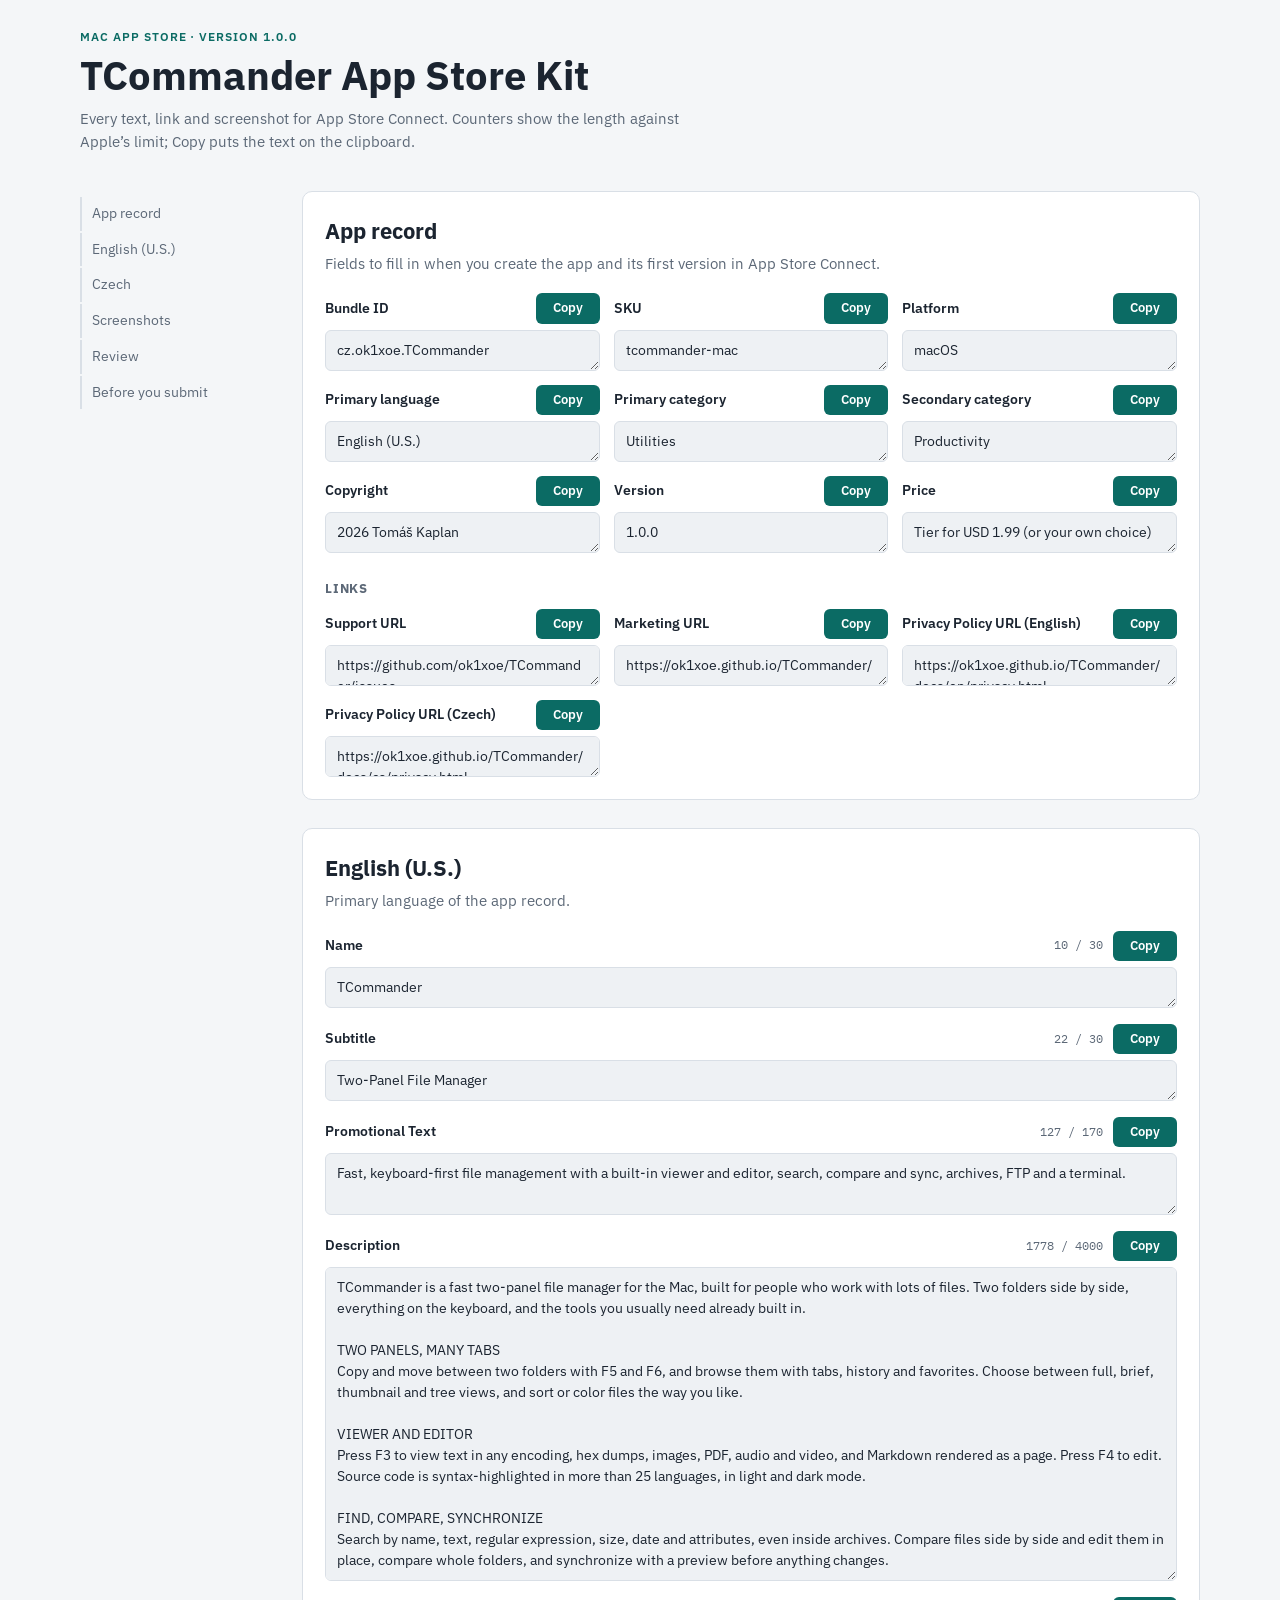
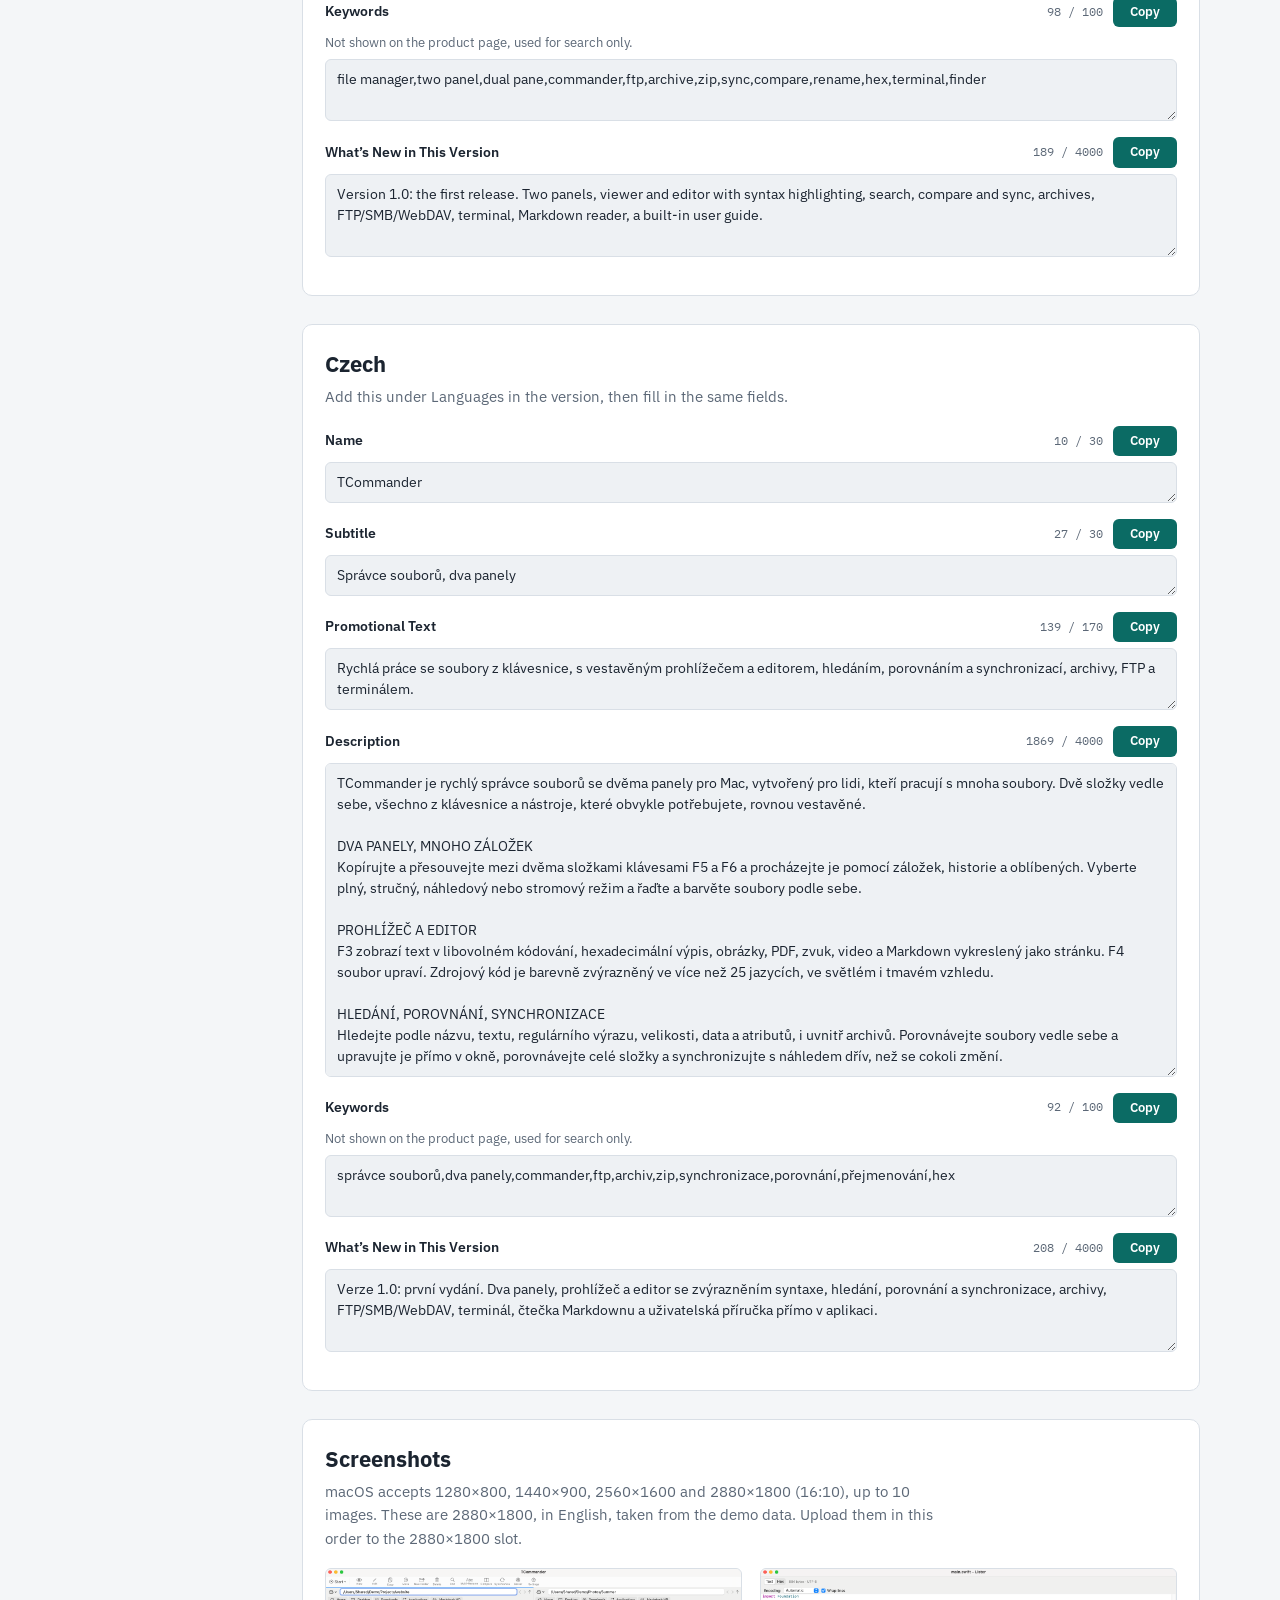
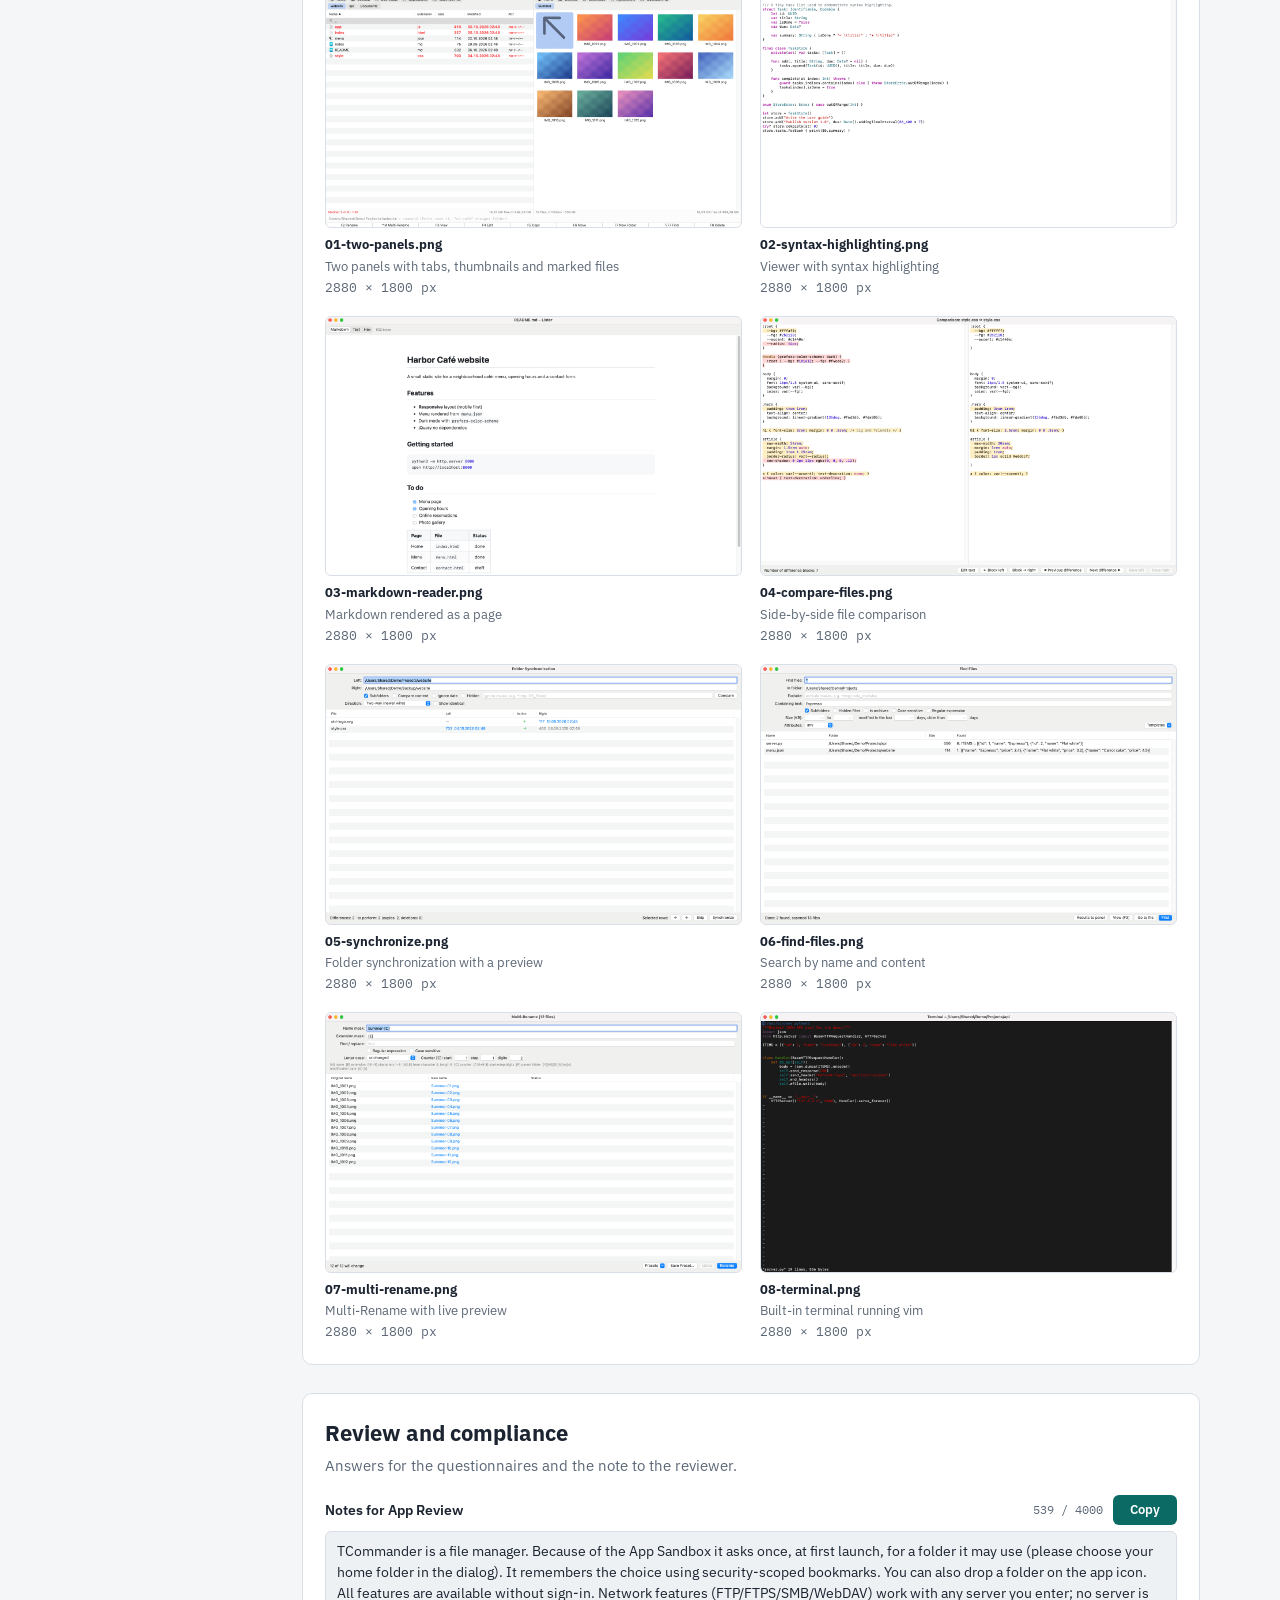
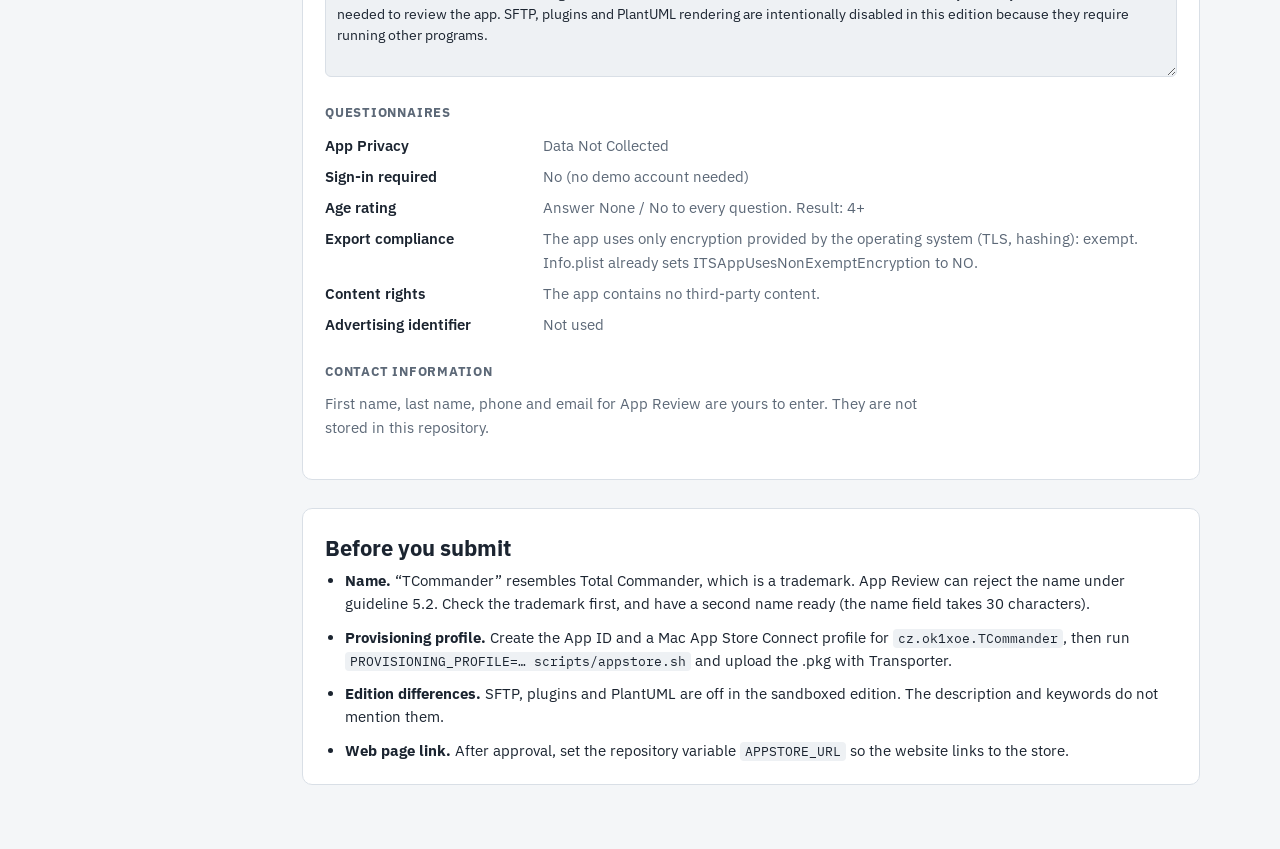
==== appstore/listing.html @ 1ba67865 "App Store: eight English screenshots (2880x1800), listing page with all texts, screenshot helper fla" ====
<!doctype html>
<html lang="en"><head><meta charset="utf-8"><meta name="viewport" content="width=device-width,initial-scale=1"><title>TCommander App Store Kit</title><link rel="stylesheet" href="https://fonts.googleapis.com/css2?family=IBM+Plex+Mono:wght@400;500&family=IBM+Plex+Sans:wght@400;600;700&display=swap"><style>
:root{--bg:#f4f6f8;--panel:#ffffff;--fg:#1b2430;--muted:#5c6877;--line:#d9dfe6;--accent:#0b6b64;--accent-fg:#ffffff;--over:#b3261e;--code:#eef1f4}
@media (prefers-color-scheme:dark){:root:not([data-theme="light"]){--bg:#12171d;--panel:#1a2129;--fg:#e6ebf0;--muted:#9aa7b5;--line:#2c3541;--accent:#4cc3b8;--accent-fg:#0a1513;--over:#ff8a80;--code:#222b35;color-scheme:dark}}
:root[data-theme="dark"]{--bg:#12171d;--panel:#1a2129;--fg:#e6ebf0;--muted:#9aa7b5;--line:#2c3541;--accent:#4cc3b8;--accent-fg:#0a1513;--over:#ff8a80;--code:#222b35;color-scheme:dark}
*{box-sizing:border-box}
body{background:var(--bg);color:var(--fg);font:15px/1.55 "IBM Plex Sans",system-ui,-apple-system,"Segoe UI",sans-serif;margin:0;padding-inline:16px;padding-block:28px 64px}
.mono,code,textarea.mono{font-family:"IBM Plex Mono",ui-monospace,Menlo,monospace}
header,.layout{max-width:1120px;margin-inline:auto}
header{padding-bottom:20px}
.eyebrow{margin:0 0 6px;font-size:12px;letter-spacing:.08em;text-transform:uppercase;color:var(--accent);font-weight:600}
h1{font-size:clamp(28px,5vw,40px);line-height:1.1;margin:0 0 10px;text-wrap:balance;font-weight:700}
h2{font-size:22px;margin:0 0 4px;text-wrap:balance}
h3{font-size:13px;letter-spacing:.06em;text-transform:uppercase;color:var(--muted);margin:26px 0 10px}
.lead{color:var(--muted);margin:0 0 18px;max-width:68ch}
.layout{display:grid;grid-template-columns:190px minmax(0,1fr);gap:32px;align-items:start}
nav{position:sticky;top:env(safe-area-inset-top,0px);padding-top:6px;display:flex;flex-direction:column;gap:2px}
nav a{color:var(--muted);text-decoration:none;padding:6px 10px;border-left:2px solid var(--line);font-size:14px}
nav a:hover,nav a:focus-visible{color:var(--fg);border-left-color:var(--accent);outline:none}
main{min-width:0;display:flex;flex-direction:column;gap:28px}
section{background:var(--panel);border:1px solid var(--line);border-radius:10px;padding:22px;scroll-margin-top:16px;min-width:0}
.grid2{display:grid;grid-template-columns:repeat(auto-fit,minmax(260px,1fr));gap:14px}
.field{display:flex;flex-direction:column;gap:6px;margin-bottom:16px;min-width:0}
.grid2 .field{margin-bottom:0}
.fhead{display:flex;align-items:center;gap:10px}
.fhead label{font-weight:600;font-size:14px;margin-right:auto}
.count{font-size:12px;font-variant-numeric:tabular-nums;color:var(--muted);font-family:"IBM Plex Mono",ui-monospace,monospace}
.count.over{color:var(--over);font-weight:700}
.hint{margin:0;font-size:13px;color:var(--muted)}
textarea{width:100%;resize:vertical;background:var(--code);color:var(--fg);border:1px solid var(--line);border-radius:6px;padding:9px 11px;font:inherit;font-size:14px;line-height:1.5}
textarea:focus{outline:2px solid var(--accent);outline-offset:1px}
.copy{font:inherit;font-size:13px;font-weight:600;background:var(--accent);color:var(--accent-fg);border:0;border-radius:6px;padding:5px 12px;cursor:pointer;min-width:64px}
.copy:focus-visible{outline:2px solid var(--fg);outline-offset:2px}
.copy.done{background:var(--muted)}
.shots{display:grid;grid-template-columns:repeat(auto-fill,minmax(300px,1fr));gap:18px}
figure{margin:0;min-width:0}
figure img{display:block;width:100%;height:auto;aspect-ratio:16/10;object-fit:cover;border:1px solid var(--line);border-radius:6px;background:var(--code)}
figcaption{display:flex;flex-direction:column;gap:1px;margin-top:7px;font-size:13px}
figcaption span{color:var(--muted)}
.qa{display:grid;grid-template-columns:minmax(120px,200px) minmax(0,1fr);gap:8px 18px;margin:0}
.qa dt{font-weight:600}.qa dd{margin:0;color:var(--muted)}
.check{margin:0;padding-left:20px;display:flex;flex-direction:column;gap:10px}
code{background:var(--code);padding:1px 5px;border-radius:4px;font-size:13px;overflow-wrap:anywhere}
@media (max-width:760px){.layout{grid-template-columns:minmax(0,1fr)}nav{position:static;flex-direction:row;flex-wrap:wrap;gap:6px}nav a{border:1px solid var(--line);border-radius:999px}section{padding:16px}.qa{grid-template-columns:minmax(0,1fr)}}
@media (prefers-reduced-motion:no-preference){.copy{transition:background .15s}}
</style></head><body><header><p class="eyebrow">Mac App Store · version 1.0.0</p><h1>TCommander App Store Kit</h1><p class="lead">Every text, link and screenshot for App Store Connect. Counters show the length against Apple’s limit; Copy puts the text on the clipboard.</p></header><div class="layout"><nav aria-label="Sections"><a href="#app">App record</a><a href="#loc-en-US">English (U.S.)</a><a href="#loc-cs">Czech</a><a href="#shots">Screenshots</a><a href="#review">Review</a><a href="#risk">Before you submit</a></nav><main><section id="app"><h2>App record</h2><p class="lead">Fields to fill in when you create the app and its first version in App Store Connect.</p><div class="grid2"><div class="field"><div class="fhead"><label for="f1">Bundle ID</label><button type="button" class="copy" data-for="f1">Copy</button></div><textarea id="f1" readonly rows="1">cz.ok1xoe.TCommander</textarea></div><div class="field"><div class="fhead"><label for="f2">SKU</label><button type="button" class="copy" data-for="f2">Copy</button></div><textarea id="f2" readonly rows="1">tcommander-mac</textarea></div><div class="field"><div class="fhead"><label for="f3">Platform</label><button type="button" class="copy" data-for="f3">Copy</button></div><textarea id="f3" readonly rows="1">macOS</textarea></div><div class="field"><div class="fhead"><label for="f4">Primary language</label><button type="button" class="copy" data-for="f4">Copy</button></div><textarea id="f4" readonly rows="1">English (U.S.)</textarea></div><div class="field"><div class="fhead"><label for="f5">Primary category</label><button type="button" class="copy" data-for="f5">Copy</button></div><textarea id="f5" readonly rows="1">Utilities</textarea></div><div class="field"><div class="fhead"><label for="f6">Secondary category</label><button type="button" class="copy" data-for="f6">Copy</button></div><textarea id="f6" readonly rows="1">Productivity</textarea></div><div class="field"><div class="fhead"><label for="f7">Copyright</label><button type="button" class="copy" data-for="f7">Copy</button></div><textarea id="f7" readonly rows="1">2026 Tomáš Kaplan</textarea></div><div class="field"><div class="fhead"><label for="f8">Version</label><button type="button" class="copy" data-for="f8">Copy</button></div><textarea id="f8" readonly rows="1">1.0.0</textarea></div><div class="field"><div class="fhead"><label for="f9">Price</label><button type="button" class="copy" data-for="f9">Copy</button></div><textarea id="f9" readonly rows="1">Tier for USD 1.99 (or your own choice)</textarea></div></div><h3>Links</h3><div class="grid2"><div class="field"><div class="fhead"><label for="f10">Support URL</label><button type="button" class="copy" data-for="f10">Copy</button></div><textarea id="f10" readonly rows="1">https://github.com/ok1xoe/TCommander/issues</textarea></div><div class="field"><div class="fhead"><label for="f11">Marketing URL</label><button type="button" class="copy" data-for="f11">Copy</button></div><textarea id="f11" readonly rows="1">https://ok1xoe.github.io/TCommander/</textarea></div><div class="field"><div class="fhead"><label for="f12">Privacy Policy URL (English)</label><button type="button" class="copy" data-for="f12">Copy</button></div><textarea id="f12" readonly rows="1">https://ok1xoe.github.io/TCommander/docs/en/privacy.html</textarea></div><div class="field"><div class="fhead"><label for="f13">Privacy Policy URL (Czech)</label><button type="button" class="copy" data-for="f13">Copy</button></div><textarea id="f13" readonly rows="1">https://ok1xoe.github.io/TCommander/docs/cs/privacy.html</textarea></div></div></section><section id="loc-en-US"><h2>English (U.S.)</h2><p class="lead">Primary language of the app record.</p><div class="field"><div class="fhead"><label for="f14">Name</label><span class="count ok">10 / 30</span><button type="button" class="copy" data-for="f14">Copy</button></div><textarea id="f14" readonly rows="1">TCommander</textarea></div><div class="field"><div class="fhead"><label for="f15">Subtitle</label><span class="count ok">22 / 30</span><button type="button" class="copy" data-for="f15">Copy</button></div><textarea id="f15" readonly rows="1">Two-Panel File Manager</textarea></div><div class="field"><div class="fhead"><label for="f16">Promotional Text</label><span class="count ok">127 / 170</span><button type="button" class="copy" data-for="f16">Copy</button></div><textarea id="f16" readonly rows="2">Fast, keyboard-first file management with a built-in viewer and editor, search, compare and sync, archives, FTP and a terminal.</textarea></div><div class="field"><div class="fhead"><label for="f17">Description</label><span class="count ok">1778 / 4000</span><button type="button" class="copy" data-for="f17">Copy</button></div><textarea id="f17" readonly rows="14">TCommander is a fast two-panel file manager for the Mac, built for people who work with lots of files. Two folders side by side, everything on the keyboard, and the tools you usually need already built in.

TWO PANELS, MANY TABS
Copy and move between two folders with F5 and F6, and browse them with tabs, history and favorites. Choose between full, brief, thumbnail and tree views, and sort or color files the way you like.

VIEWER AND EDITOR
Press F3 to view text in any encoding, hex dumps, images, PDF, audio and video, and Markdown rendered as a page. Press F4 to edit. Source code is syntax-highlighted in more than 25 languages, in light and dark mode.

FIND, COMPARE, SYNCHRONIZE
Search by name, text, regular expression, size, date and attributes, even inside archives. Compare files side by side and edit them in place, compare whole folders, and synchronize with a preview before anything changes.

ARCHIVES AS FOLDERS
Browse, extract and update zip, tar, 7z and read rar, iso and cab like ordinary folders.

NETWORK
Connect to FTP, FTPS (TLS), SMB and WebDAV servers, resume interrupted transfers and use a proxy. Passwords stay in your Keychain.

MORE TOOLS
Multi-Rename with patterns, counters and dates. Checksums, file splitting and joining, duplicate finder, links, a built-in terminal that runs full-screen programs such as vim, and a command line.

MAKE IT YOURS
Change every keyboard shortcut. Edit the button bar, the Start menu and the main menu, add your own commands, and import your Total Commander settings. English and Czech interface.

PRIVATE BY DESIGN
No accounts, no analytics, no tracking. TCommander runs in the macOS App Sandbox and only touches the folders you allow.

Requires macOS 14 or later. Runs natively on Apple silicon and Intel Macs.</textarea></div><div class="field"><div class="fhead"><label for="f18">Keywords</label><span class="count ok">98 / 100</span><button type="button" class="copy" data-for="f18">Copy</button></div><p class="hint">Not shown on the product page, used for search only.</p><textarea id="f18" readonly rows="2">file manager,two panel,dual pane,commander,ftp,archive,zip,sync,compare,rename,hex,terminal,finder</textarea></div><div class="field"><div class="fhead"><label for="f19">What’s New in This Version</label><span class="count ok">189 / 4000</span><button type="button" class="copy" data-for="f19">Copy</button></div><textarea id="f19" readonly rows="3">Version 1.0: the first release. Two panels, viewer and editor with syntax highlighting, search, compare and sync, archives, FTP/SMB/WebDAV, terminal, Markdown reader, a built-in user guide.</textarea></div></section><section id="loc-cs"><h2>Czech</h2><p class="lead">Add this under Languages in the version, then fill in the same fields.</p><div class="field"><div class="fhead"><label for="f20">Name</label><span class="count ok">10 / 30</span><button type="button" class="copy" data-for="f20">Copy</button></div><textarea id="f20" readonly rows="1">TCommander</textarea></div><div class="field"><div class="fhead"><label for="f21">Subtitle</label><span class="count ok">27 / 30</span><button type="button" class="copy" data-for="f21">Copy</button></div><textarea id="f21" readonly rows="1">Správce souborů, dva panely</textarea></div><div class="field"><div class="fhead"><label for="f22">Promotional Text</label><span class="count ok">139 / 170</span><button type="button" class="copy" data-for="f22">Copy</button></div><textarea id="f22" readonly rows="2">Rychlá práce se soubory z klávesnice, s vestavěným prohlížečem a editorem, hledáním, porovnáním a synchronizací, archivy, FTP a terminálem.</textarea></div><div class="field"><div class="fhead"><label for="f23">Description</label><span class="count ok">1869 / 4000</span><button type="button" class="copy" data-for="f23">Copy</button></div><textarea id="f23" readonly rows="14">TCommander je rychlý správce souborů se dvěma panely pro Mac, vytvořený pro lidi, kteří pracují s mnoha soubory. Dvě složky vedle sebe, všechno z klávesnice a nástroje, které obvykle potřebujete, rovnou vestavěné.

DVA PANELY, MNOHO ZÁLOŽEK
Kopírujte a přesouvejte mezi dvěma složkami klávesami F5 a F6 a procházejte je pomocí záložek, historie a oblíbených. Vyberte plný, stručný, náhledový nebo stromový režim a řaďte a barvěte soubory podle sebe.

PROHLÍŽEČ A EDITOR
F3 zobrazí text v libovolném kódování, hexadecimální výpis, obrázky, PDF, zvuk, video a Markdown vykreslený jako stránku. F4 soubor upraví. Zdrojový kód je barevně zvýrazněný ve více než 25 jazycích, ve světlém i tmavém vzhledu.

HLEDÁNÍ, POROVNÁNÍ, SYNCHRONIZACE
Hledejte podle názvu, textu, regulárního výrazu, velikosti, data a atributů, i uvnitř archivů. Porovnávejte soubory vedle sebe a upravujte je přímo v okně, porovnávejte celé složky a synchronizujte s náhledem dřív, než se cokoli změní.

ARCHIVY JAKO SLOŽKY
Procházejte, rozbalujte a upravujte zip, tar, 7z a čtěte rar, iso a cab jako běžné složky.

SÍŤ
Připojte se k serverům FTP, FTPS (TLS), SMB a WebDAV, navazujte přerušené přenosy a používejte proxy. Hesla zůstávají ve vaší Klíčence.

DALŠÍ NÁSTROJE
Hromadné přejmenování se vzory, počítadly a daty. Kontrolní součty, dělení a spojování souborů, hledání duplicit, odkazy, vestavěný terminál spouštějící celoobrazovkové programy jako vim a příkazová řádka.

PŘIZPŮSOBTE SI HO
Změňte každou klávesovou zkratku. Upravte tlačítkovou lištu, menu Start i hlavní menu, přidejte vlastní příkazy a naimportujte nastavení z Total Commanderu. Rozhraní v angličtině a češtině.

SOUKROMÍ PŘEDEVŠÍM
Žádné účty, analytika ani sledování. TCommander běží v App Sandboxu macOS a sahá jen na složky, které mu povolíte.

Vyžaduje macOS 14 nebo novější. Nativně běží na Macích s Apple silicon i Intel.</textarea></div><div class="field"><div class="fhead"><label for="f24">Keywords</label><span class="count ok">92 / 100</span><button type="button" class="copy" data-for="f24">Copy</button></div><p class="hint">Not shown on the product page, used for search only.</p><textarea id="f24" readonly rows="2">správce souborů,dva panely,commander,ftp,archiv,zip,synchronizace,porovnání,přejmenování,hex</textarea></div><div class="field"><div class="fhead"><label for="f25">What’s New in This Version</label><span class="count ok">208 / 4000</span><button type="button" class="copy" data-for="f25">Copy</button></div><textarea id="f25" readonly rows="3">Verze 1.0: první vydání. Dva panely, prohlížeč a editor se zvýrazněním syntaxe, hledání, porovnání a synchronizace, archivy, FTP/SMB/WebDAV, terminál, čtečka Markdownu a uživatelská příručka přímo v aplikaci.</textarea></div></section><section id="shots"><h2>Screenshots</h2><p class="lead">macOS accepts 1280×800, 1440×900, 2560×1600 and 2880×1800 (16:10), up to 10 images. These are 2880×1800, in English, taken from the demo data. Upload them in this order to the 2880×1800 slot.</p><div class="shots"><figure><img src="screenshots/01-two-panels.png" alt="Two panels with tabs, thumbnails and marked files" loading="lazy" width="1600" height="1000"><figcaption><b>01-two-panels.png</b><span>Two panels with tabs, thumbnails and marked files</span><span class="mono">2880 × 1800 px</span></figcaption></figure><figure><img src="screenshots/02-syntax-highlighting.png" alt="Viewer with syntax highlighting" loading="lazy" width="1600" height="1000"><figcaption><b>02-syntax-highlighting.png</b><span>Viewer with syntax highlighting</span><span class="mono">2880 × 1800 px</span></figcaption></figure><figure><img src="screenshots/03-markdown-reader.png" alt="Markdown rendered as a page" loading="lazy" width="1600" height="1000"><figcaption><b>03-markdown-reader.png</b><span>Markdown rendered as a page</span><span class="mono">2880 × 1800 px</span></figcaption></figure><figure><img src="screenshots/04-compare-files.png" alt="Side-by-side file comparison" loading="lazy" width="1600" height="1000"><figcaption><b>04-compare-files.png</b><span>Side-by-side file comparison</span><span class="mono">2880 × 1800 px</span></figcaption></figure><figure><img src="screenshots/05-synchronize.png" alt="Folder synchronization with a preview" loading="lazy" width="1600" height="1000"><figcaption><b>05-synchronize.png</b><span>Folder synchronization with a preview</span><span class="mono">2880 × 1800 px</span></figcaption></figure><figure><img src="screenshots/06-find-files.png" alt="Search by name and content" loading="lazy" width="1600" height="1000"><figcaption><b>06-find-files.png</b><span>Search by name and content</span><span class="mono">2880 × 1800 px</span></figcaption></figure><figure><img src="screenshots/07-multi-rename.png" alt="Multi-Rename with live preview" loading="lazy" width="1600" height="1000"><figcaption><b>07-multi-rename.png</b><span>Multi-Rename with live preview</span><span class="mono">2880 × 1800 px</span></figcaption></figure><figure><img src="screenshots/08-terminal.png" alt="Built-in terminal running vim" loading="lazy" width="1600" height="1000"><figcaption><b>08-terminal.png</b><span>Built-in terminal running vim</span><span class="mono">2880 × 1800 px</span></figcaption></figure></div></section><section id="review"><h2>Review and compliance</h2><p class="lead">Answers for the questionnaires and the note to the reviewer.</p><div class="field"><div class="fhead"><label for="f26">Notes for App Review</label><span class="count ok">539 / 4000</span><button type="button" class="copy" data-for="f26">Copy</button></div><textarea id="f26" readonly rows="6">TCommander is a file manager. Because of the App Sandbox it asks once, at first launch, for a folder it may use (please choose your home folder in the dialog). It remembers the choice using security-scoped bookmarks. You can also drop a folder on the app icon. All features are available without sign-in. Network features (FTP/FTPS/SMB/WebDAV) work with any server you enter; no server is needed to review the app. SFTP, plugins and PlantUML rendering are intentionally disabled in this edition because they require running other programs.</textarea></div><h3>Questionnaires</h3><dl class="qa"><dt>App Privacy</dt><dd>Data Not Collected</dd><dt>Sign-in required</dt><dd>No (no demo account needed)</dd><dt>Age rating</dt><dd>Answer None / No to every question. Result: 4+</dd><dt>Export compliance</dt><dd>The app uses only encryption provided by the operating system (TLS, hashing): exempt. Info.plist already sets ITSAppUsesNonExemptEncryption to NO.</dd><dt>Content rights</dt><dd>The app contains no third-party content.</dd><dt>Advertising identifier</dt><dd>Not used</dd></dl><h3>Contact information</h3><p class="lead">First name, last name, phone and email for App Review are yours to enter. They are not stored in this repository.</p></section><section id="risk"><h2>Before you submit</h2><ul class="check"><li><b>Name.</b> “TCommander” resembles Total Commander, which is a trademark. App Review can reject the name under guideline 5.2. Check the trademark first, and have a second name ready (the name field takes 30 characters).</li><li><b>Provisioning profile.</b> Create the App ID and a Mac App Store Connect profile for <code>cz.ok1xoe.TCommander</code>, then run <code>PROVISIONING_PROFILE=… scripts/appstore.sh</code> and upload the .pkg with Transporter.</li><li><b>Edition differences.</b> SFTP, plugins and PlantUML are off in the sandboxed edition. The description and keywords do not mention them.</li><li><b>Web page link.</b> After approval, set the repository variable <code>APPSTORE_URL</code> so the website links to the store.</li></ul></section></main></div><script>
document.querySelectorAll('.copy').forEach(function(b){b.addEventListener('click',function(){
  var t=document.getElementById(b.dataset.for);
  function ok(){b.textContent='Copied';b.classList.add('done');setTimeout(function(){b.textContent='Copy';b.classList.remove('done')},1400)}
  function fallback(){t.focus();t.select();try{document.execCommand('copy')&&ok()}catch(e){}}
  if(navigator.clipboard&&navigator.clipboard.writeText){navigator.clipboard.writeText(t.value).then(ok,fallback)}else{fallback()}
})});
</script></body></html>
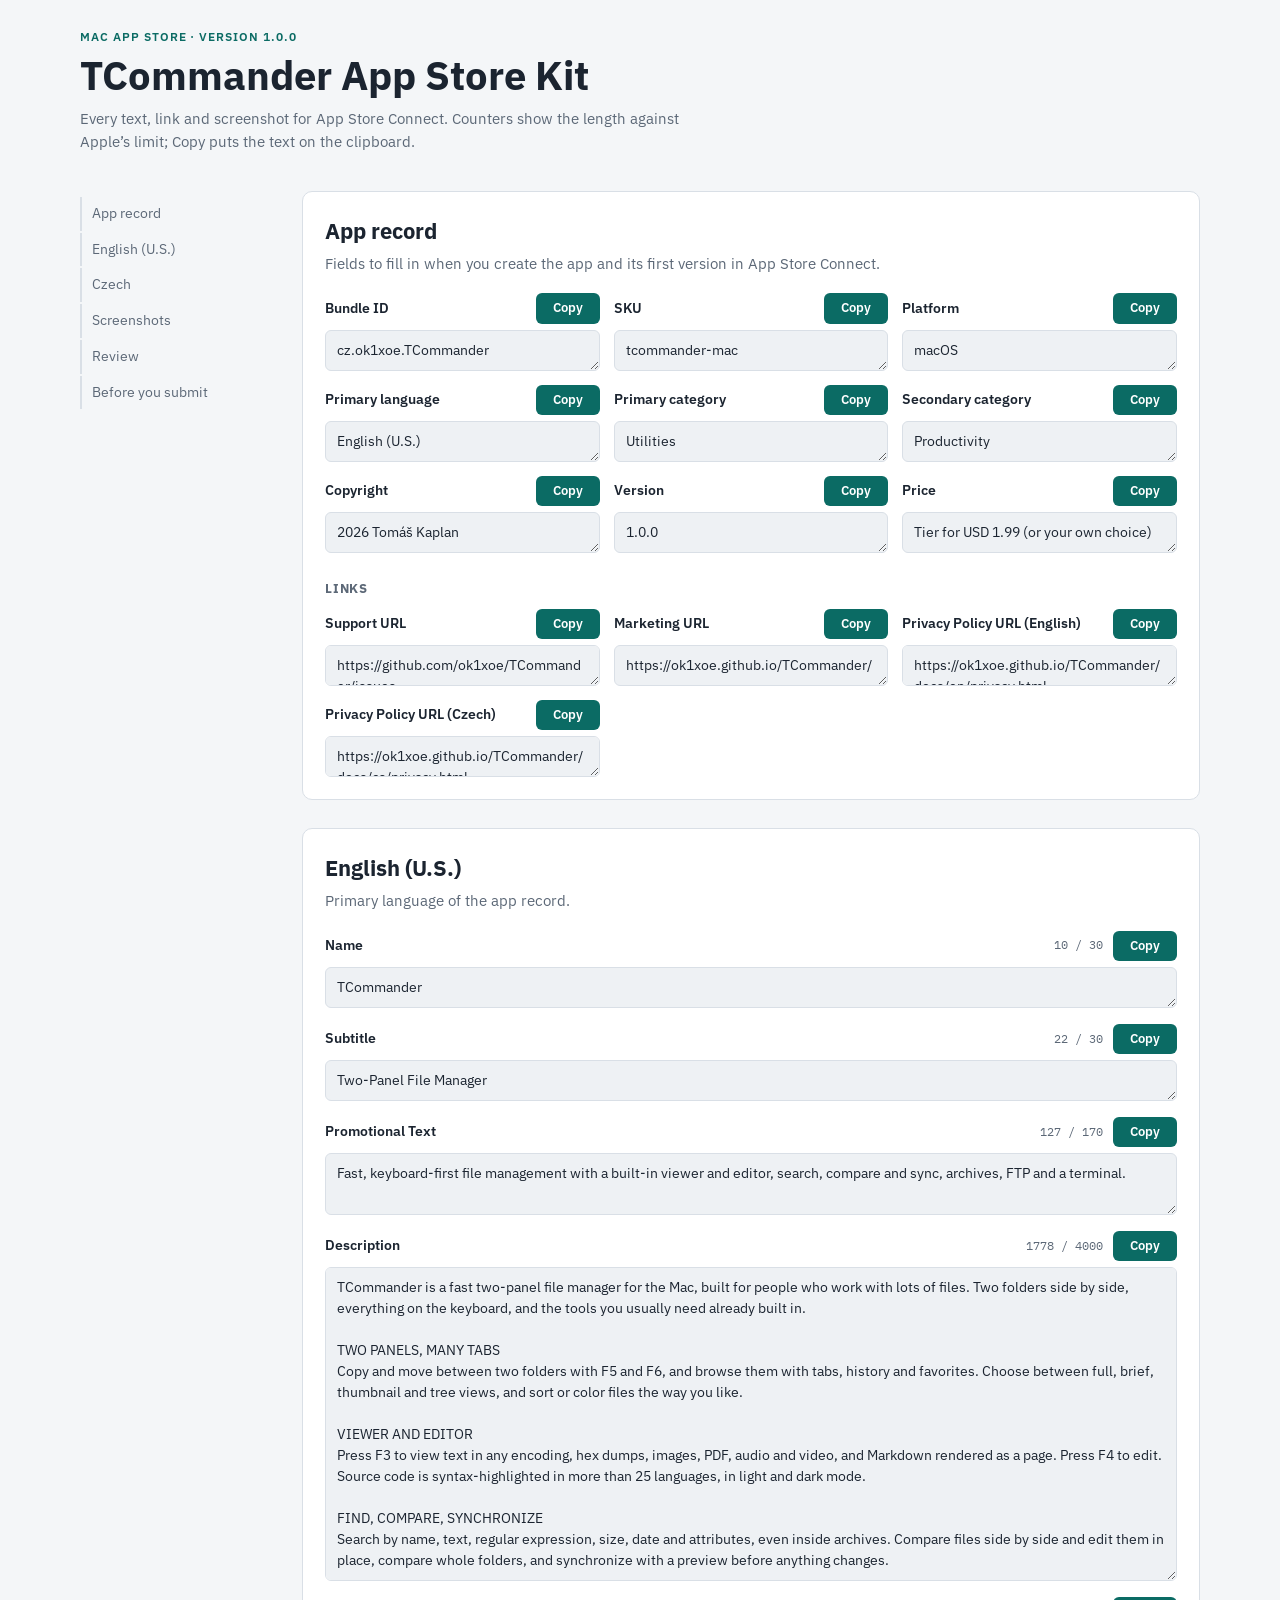
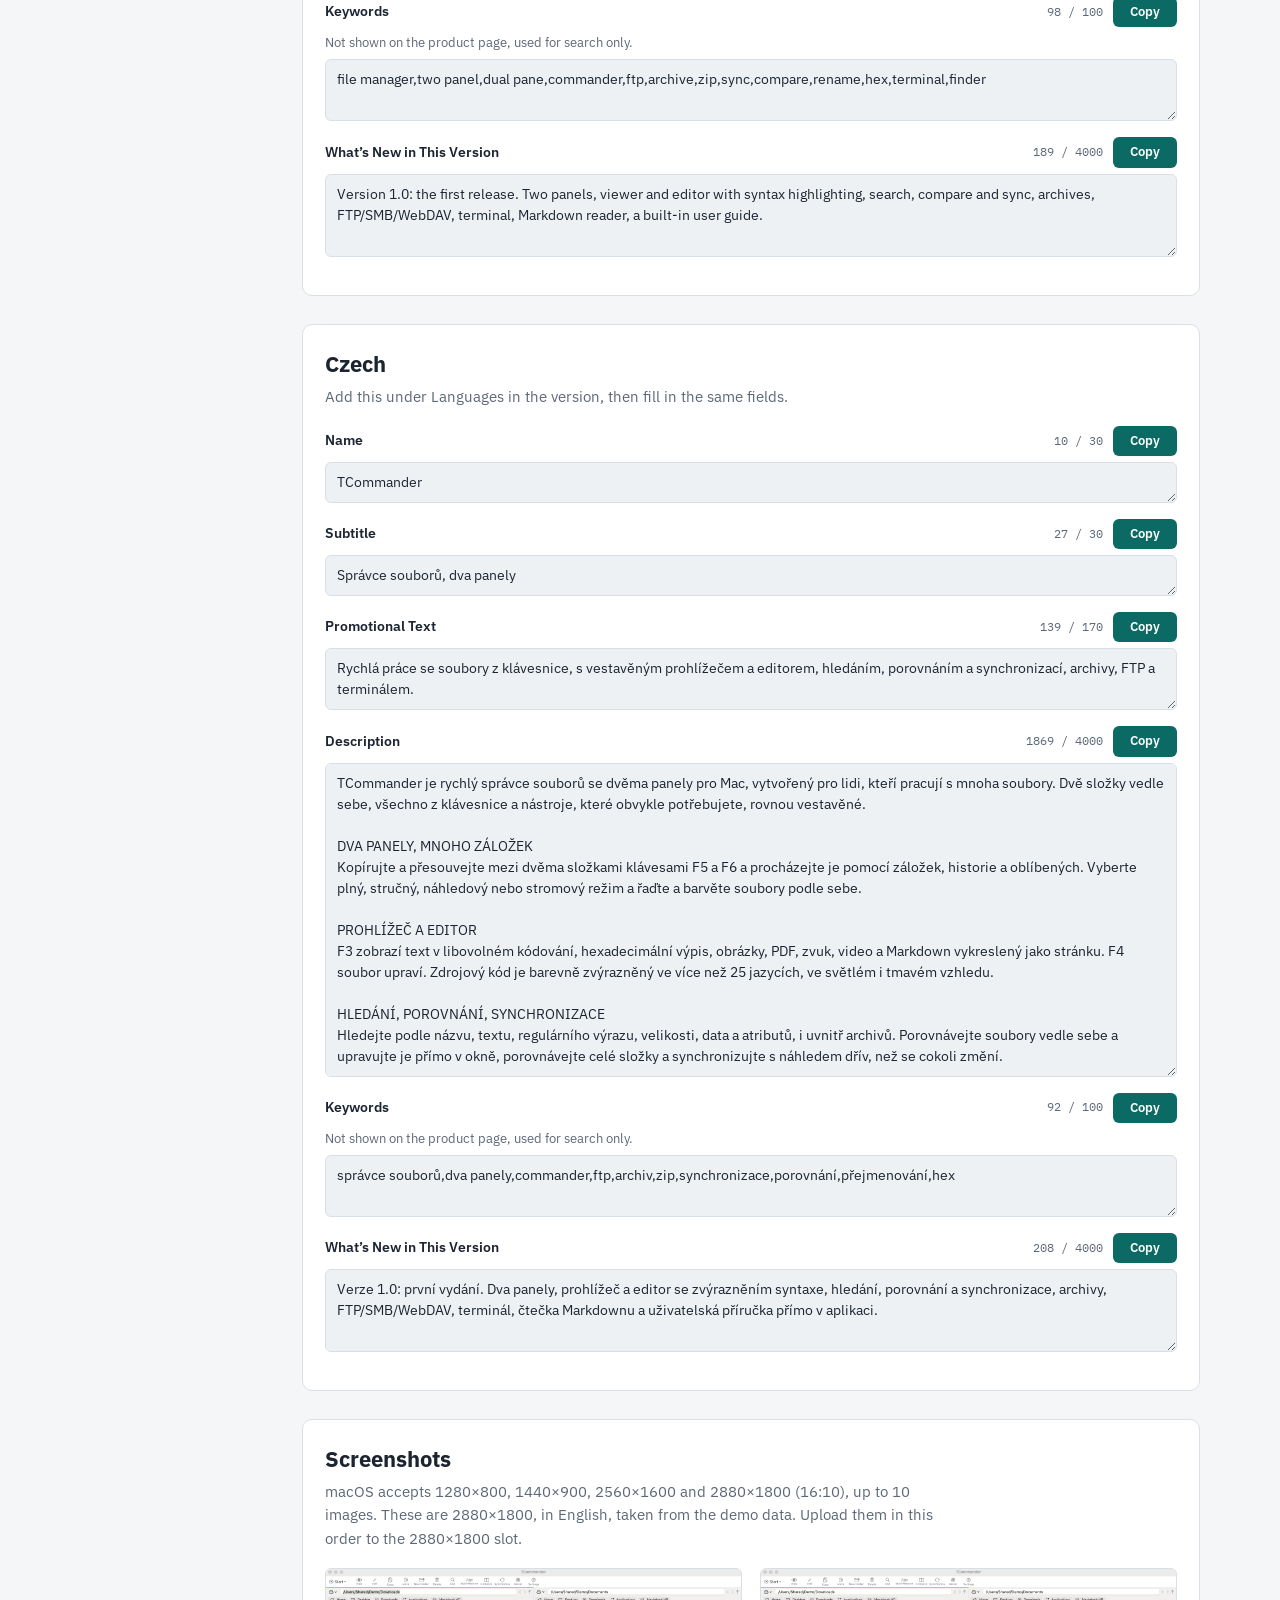
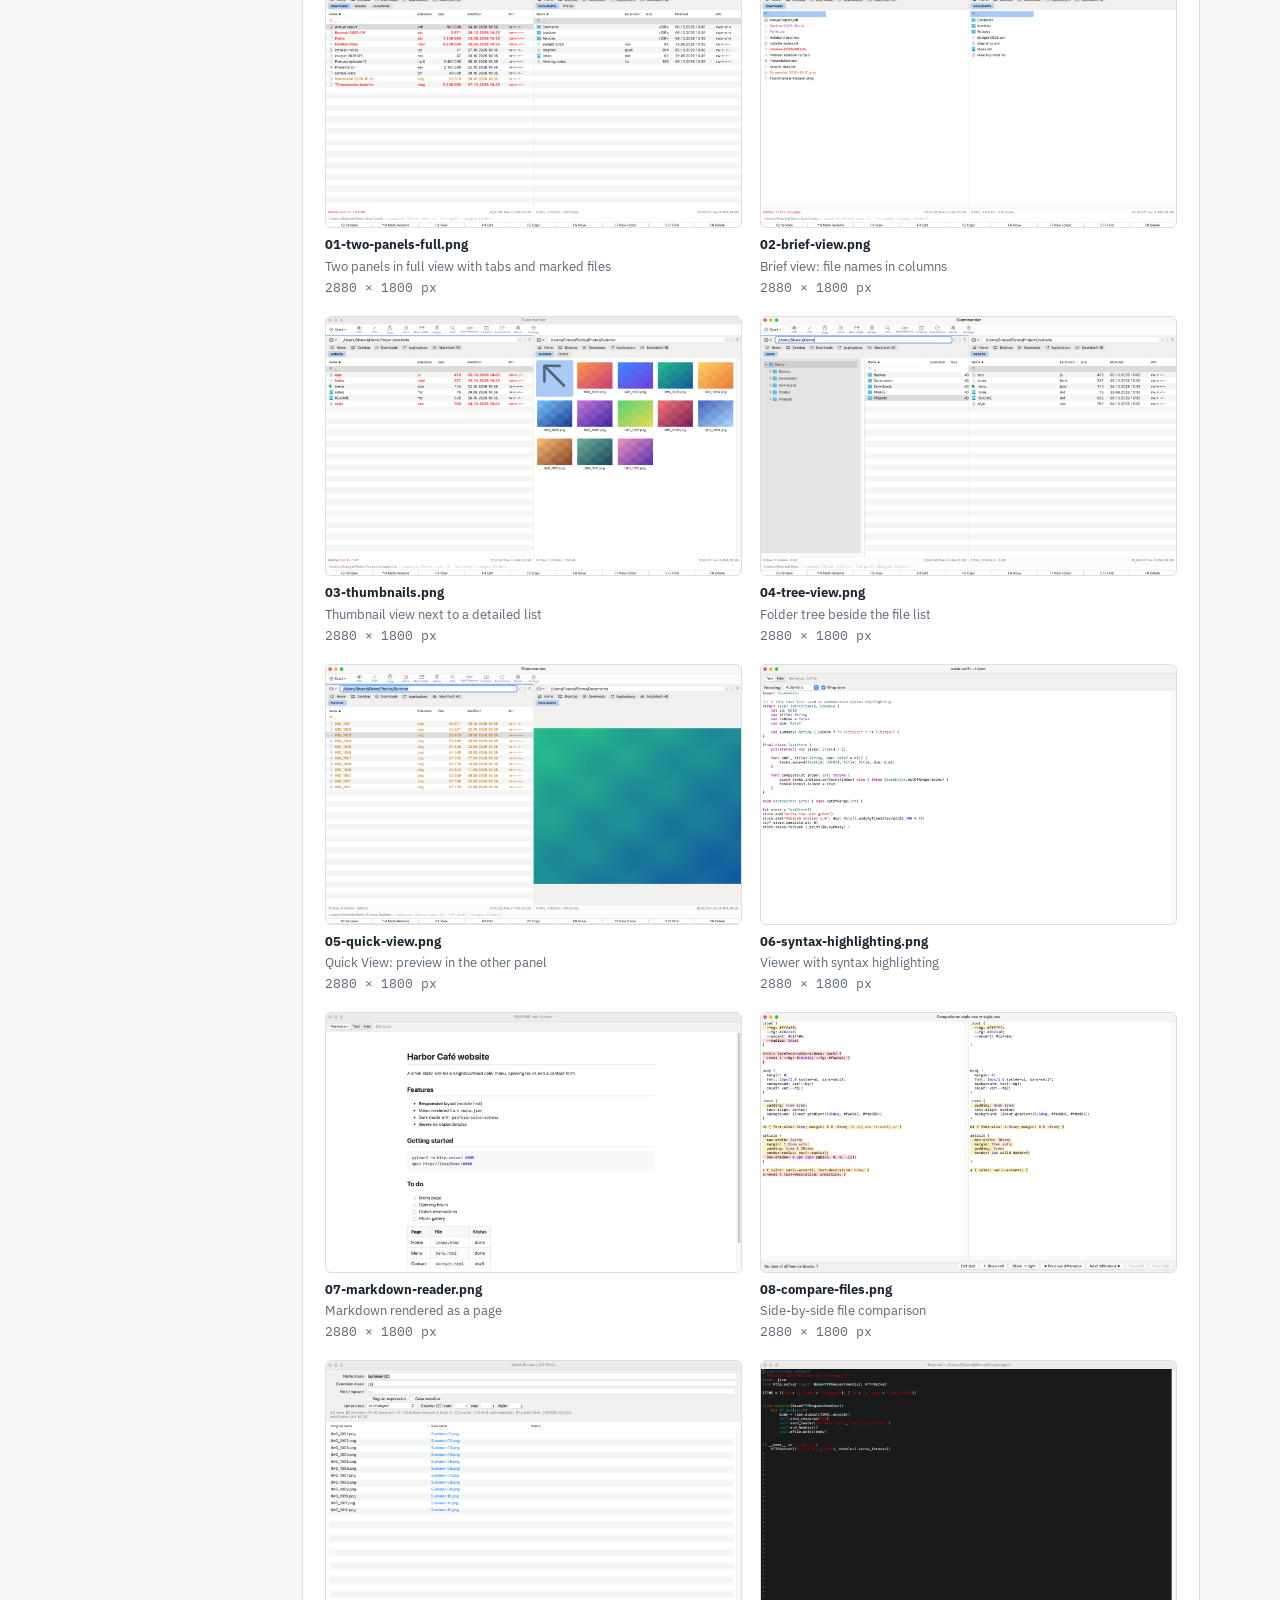
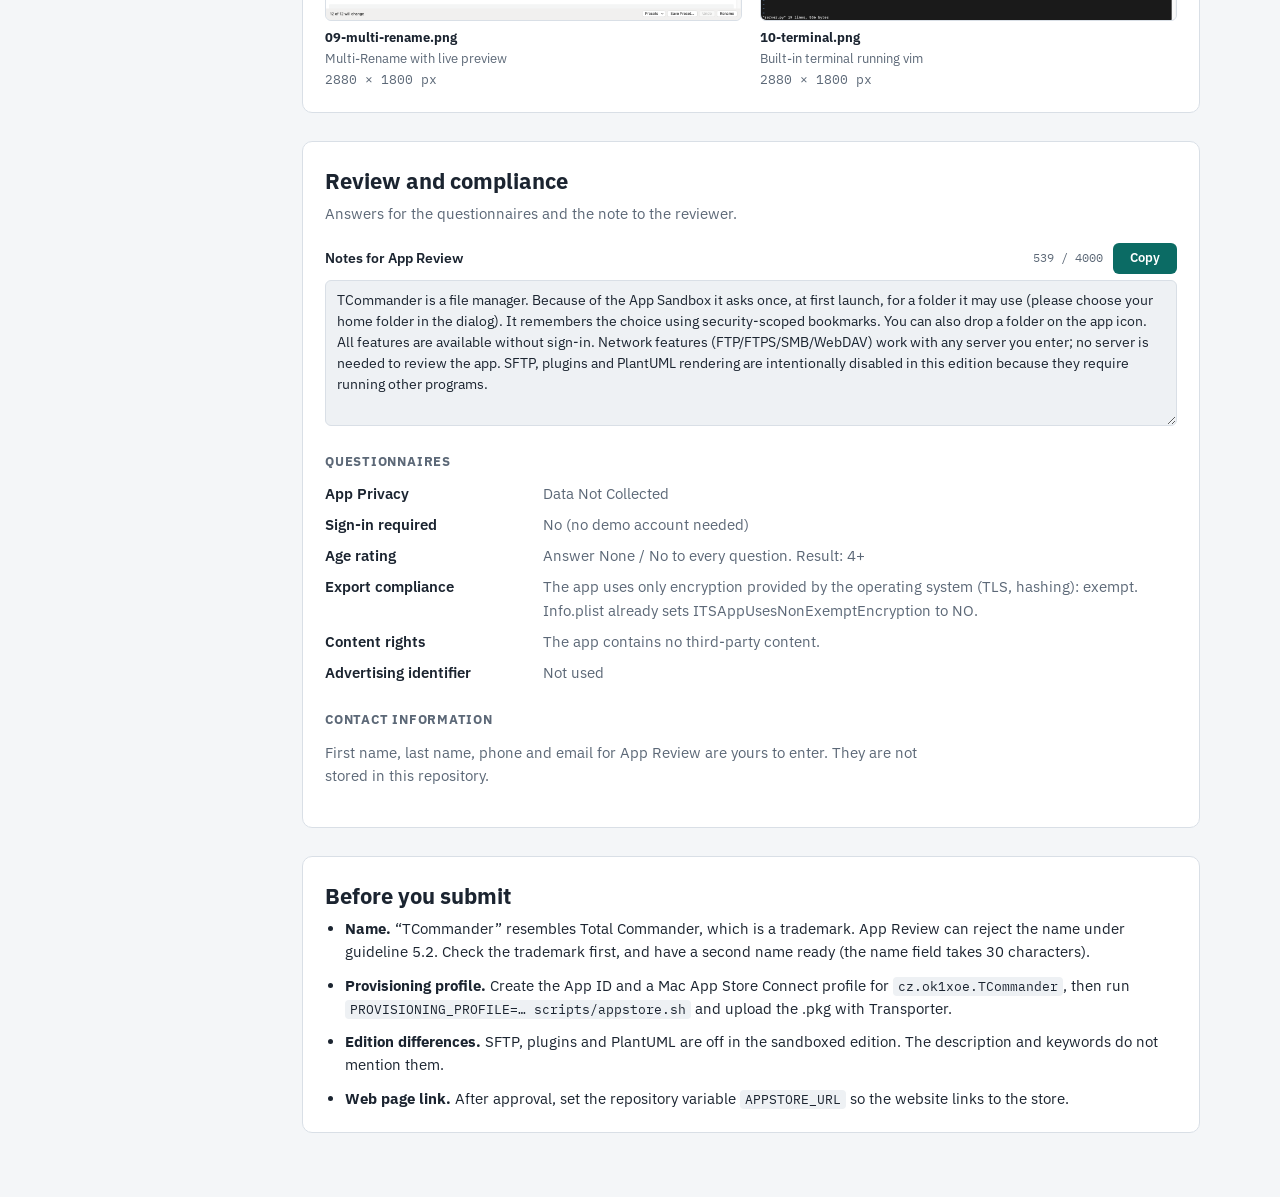
==== commit 96d526c6: "App Store screenshots: ten shots including all panel view modes (full, brief, thumbnails, tree, Quic" ====
--- a/appstore/listing.html
+++ b/appstore/listing.html
@@ -95,7 +95,7 @@
 SOUKROMÍ PŘEDEVŠÍM
 Žádné účty, analytika ani sledování. TCommander běží v App Sandboxu macOS a sahá jen na složky, které mu povolíte.
 
-Vyžaduje macOS 14 nebo novější. Nativně běží na Macích s Apple silicon i Intel.</textarea></div><div class="field"><div class="fhead"><label for="f24">Keywords</label><span class="count ok">92 / 100</span><button type="button" class="copy" data-for="f24">Copy</button></div><p class="hint">Not shown on the product page, used for search only.</p><textarea id="f24" readonly rows="2">správce souborů,dva panely,commander,ftp,archiv,zip,synchronizace,porovnání,přejmenování,hex</textarea></div><div class="field"><div class="fhead"><label for="f25">What’s New in This Version</label><span class="count ok">208 / 4000</span><button type="button" class="copy" data-for="f25">Copy</button></div><textarea id="f25" readonly rows="3">Verze 1.0: první vydání. Dva panely, prohlížeč a editor se zvýrazněním syntaxe, hledání, porovnání a synchronizace, archivy, FTP/SMB/WebDAV, terminál, čtečka Markdownu a uživatelská příručka přímo v aplikaci.</textarea></div></section><section id="shots"><h2>Screenshots</h2><p class="lead">macOS accepts 1280×800, 1440×900, 2560×1600 and 2880×1800 (16:10), up to 10 images. These are 2880×1800, in English, taken from the demo data. Upload them in this order to the 2880×1800 slot.</p><div class="shots"><figure><img src="screenshots/01-two-panels.png" alt="Two panels with tabs, thumbnails and marked files" loading="lazy" width="1600" height="1000"><figcaption><b>01-two-panels.png</b><span>Two panels with tabs, thumbnails and marked files</span><span class="mono">2880 × 1800 px</span></figcaption></figure><figure><img src="screenshots/02-syntax-highlighting.png" alt="Viewer with syntax highlighting" loading="lazy" width="1600" height="1000"><figcaption><b>02-syntax-highlighting.png</b><span>Viewer with syntax highlighting</span><span class="mono">2880 × 1800 px</span></figcaption></figure><figure><img src="screenshots/03-markdown-reader.png" alt="Markdown rendered as a page" loading="lazy" width="1600" height="1000"><figcaption><b>03-markdown-reader.png</b><span>Markdown rendered as a page</span><span class="mono">2880 × 1800 px</span></figcaption></figure><figure><img src="screenshots/04-compare-files.png" alt="Side-by-side file comparison" loading="lazy" width="1600" height="1000"><figcaption><b>04-compare-files.png</b><span>Side-by-side file comparison</span><span class="mono">2880 × 1800 px</span></figcaption></figure><figure><img src="screenshots/05-synchronize.png" alt="Folder synchronization with a preview" loading="lazy" width="1600" height="1000"><figcaption><b>05-synchronize.png</b><span>Folder synchronization with a preview</span><span class="mono">2880 × 1800 px</span></figcaption></figure><figure><img src="screenshots/06-find-files.png" alt="Search by name and content" loading="lazy" width="1600" height="1000"><figcaption><b>06-find-files.png</b><span>Search by name and content</span><span class="mono">2880 × 1800 px</span></figcaption></figure><figure><img src="screenshots/07-multi-rename.png" alt="Multi-Rename with live preview" loading="lazy" width="1600" height="1000"><figcaption><b>07-multi-rename.png</b><span>Multi-Rename with live preview</span><span class="mono">2880 × 1800 px</span></figcaption></figure><figure><img src="screenshots/08-terminal.png" alt="Built-in terminal running vim" loading="lazy" width="1600" height="1000"><figcaption><b>08-terminal.png</b><span>Built-in terminal running vim</span><span class="mono">2880 × 1800 px</span></figcaption></figure></div></section><section id="review"><h2>Review and compliance</h2><p class="lead">Answers for the questionnaires and the note to the reviewer.</p><div class="field"><div class="fhead"><label for="f26">Notes for App Review</label><span class="count ok">539 / 4000</span><button type="button" class="copy" data-for="f26">Copy</button></div><textarea id="f26" readonly rows="6">TCommander is a file manager. Because of the App Sandbox it asks once, at first launch, for a folder it may use (please choose your home folder in the dialog). It remembers the choice using security-scoped bookmarks. You can also drop a folder on the app icon. All features are available without sign-in. Network features (FTP/FTPS/SMB/WebDAV) work with any server you enter; no server is needed to review the app. SFTP, plugins and PlantUML rendering are intentionally disabled in this edition because they require running other programs.</textarea></div><h3>Questionnaires</h3><dl class="qa"><dt>App Privacy</dt><dd>Data Not Collected</dd><dt>Sign-in required</dt><dd>No (no demo account needed)</dd><dt>Age rating</dt><dd>Answer None / No to every question. Result: 4+</dd><dt>Export compliance</dt><dd>The app uses only encryption provided by the operating system (TLS, hashing): exempt. Info.plist already sets ITSAppUsesNonExemptEncryption to NO.</dd><dt>Content rights</dt><dd>The app contains no third-party content.</dd><dt>Advertising identifier</dt><dd>Not used</dd></dl><h3>Contact information</h3><p class="lead">First name, last name, phone and email for App Review are yours to enter. They are not stored in this repository.</p></section><section id="risk"><h2>Before you submit</h2><ul class="check"><li><b>Name.</b> “TCommander” resembles Total Commander, which is a trademark. App Review can reject the name under guideline 5.2. Check the trademark first, and have a second name ready (the name field takes 30 characters).</li><li><b>Provisioning profile.</b> Create the App ID and a Mac App Store Connect profile for <code>cz.ok1xoe.TCommander</code>, then run <code>PROVISIONING_PROFILE=… scripts/appstore.sh</code> and upload the .pkg with Transporter.</li><li><b>Edition differences.</b> SFTP, plugins and PlantUML are off in the sandboxed edition. The description and keywords do not mention them.</li><li><b>Web page link.</b> After approval, set the repository variable <code>APPSTORE_URL</code> so the website links to the store.</li></ul></section></main></div><script>
+Vyžaduje macOS 14 nebo novější. Nativně běží na Macích s Apple silicon i Intel.</textarea></div><div class="field"><div class="fhead"><label for="f24">Keywords</label><span class="count ok">92 / 100</span><button type="button" class="copy" data-for="f24">Copy</button></div><p class="hint">Not shown on the product page, used for search only.</p><textarea id="f24" readonly rows="2">správce souborů,dva panely,commander,ftp,archiv,zip,synchronizace,porovnání,přejmenování,hex</textarea></div><div class="field"><div class="fhead"><label for="f25">What’s New in This Version</label><span class="count ok">208 / 4000</span><button type="button" class="copy" data-for="f25">Copy</button></div><textarea id="f25" readonly rows="3">Verze 1.0: první vydání. Dva panely, prohlížeč a editor se zvýrazněním syntaxe, hledání, porovnání a synchronizace, archivy, FTP/SMB/WebDAV, terminál, čtečka Markdownu a uživatelská příručka přímo v aplikaci.</textarea></div></section><section id="shots"><h2>Screenshots</h2><p class="lead">macOS accepts 1280×800, 1440×900, 2560×1600 and 2880×1800 (16:10), up to 10 images. These are 2880×1800, in English, taken from the demo data. Upload them in this order to the 2880×1800 slot.</p><div class="shots"><figure><img src="screenshots/01-two-panels-full.png" alt="Two panels in full view with tabs and marked files" loading="lazy" width="1600" height="1000"><figcaption><b>01-two-panels-full.png</b><span>Two panels in full view with tabs and marked files</span><span class="mono">2880 × 1800 px</span></figcaption></figure><figure><img src="screenshots/02-brief-view.png" alt="Brief view: file names in columns" loading="lazy" width="1600" height="1000"><figcaption><b>02-brief-view.png</b><span>Brief view: file names in columns</span><span class="mono">2880 × 1800 px</span></figcaption></figure><figure><img src="screenshots/03-thumbnails.png" alt="Thumbnail view next to a detailed list" loading="lazy" width="1600" height="1000"><figcaption><b>03-thumbnails.png</b><span>Thumbnail view next to a detailed list</span><span class="mono">2880 × 1800 px</span></figcaption></figure><figure><img src="screenshots/04-tree-view.png" alt="Folder tree beside the file list" loading="lazy" width="1600" height="1000"><figcaption><b>04-tree-view.png</b><span>Folder tree beside the file list</span><span class="mono">2880 × 1800 px</span></figcaption></figure><figure><img src="screenshots/05-quick-view.png" alt="Quick View: preview in the other panel" loading="lazy" width="1600" height="1000"><figcaption><b>05-quick-view.png</b><span>Quick View: preview in the other panel</span><span class="mono">2880 × 1800 px</span></figcaption></figure><figure><img src="screenshots/06-syntax-highlighting.png" alt="Viewer with syntax highlighting" loading="lazy" width="1600" height="1000"><figcaption><b>06-syntax-highlighting.png</b><span>Viewer with syntax highlighting</span><span class="mono">2880 × 1800 px</span></figcaption></figure><figure><img src="screenshots/07-markdown-reader.png" alt="Markdown rendered as a page" loading="lazy" width="1600" height="1000"><figcaption><b>07-markdown-reader.png</b><span>Markdown rendered as a page</span><span class="mono">2880 × 1800 px</span></figcaption></figure><figure><img src="screenshots/08-compare-files.png" alt="Side-by-side file comparison" loading="lazy" width="1600" height="1000"><figcaption><b>08-compare-files.png</b><span>Side-by-side file comparison</span><span class="mono">2880 × 1800 px</span></figcaption></figure><figure><img src="screenshots/09-multi-rename.png" alt="Multi-Rename with live preview" loading="lazy" width="1600" height="1000"><figcaption><b>09-multi-rename.png</b><span>Multi-Rename with live preview</span><span class="mono">2880 × 1800 px</span></figcaption></figure><figure><img src="screenshots/10-terminal.png" alt="Built-in terminal running vim" loading="lazy" width="1600" height="1000"><figcaption><b>10-terminal.png</b><span>Built-in terminal running vim</span><span class="mono">2880 × 1800 px</span></figcaption></figure></div></section><section id="review"><h2>Review and compliance</h2><p class="lead">Answers for the questionnaires and the note to the reviewer.</p><div class="field"><div class="fhead"><label for="f26">Notes for App Review</label><span class="count ok">539 / 4000</span><button type="button" class="copy" data-for="f26">Copy</button></div><textarea id="f26" readonly rows="6">TCommander is a file manager. Because of the App Sandbox it asks once, at first launch, for a folder it may use (please choose your home folder in the dialog). It remembers the choice using security-scoped bookmarks. You can also drop a folder on the app icon. All features are available without sign-in. Network features (FTP/FTPS/SMB/WebDAV) work with any server you enter; no server is needed to review the app. SFTP, plugins and PlantUML rendering are intentionally disabled in this edition because they require running other programs.</textarea></div><h3>Questionnaires</h3><dl class="qa"><dt>App Privacy</dt><dd>Data Not Collected</dd><dt>Sign-in required</dt><dd>No (no demo account needed)</dd><dt>Age rating</dt><dd>Answer None / No to every question. Result: 4+</dd><dt>Export compliance</dt><dd>The app uses only encryption provided by the operating system (TLS, hashing): exempt. Info.plist already sets ITSAppUsesNonExemptEncryption to NO.</dd><dt>Content rights</dt><dd>The app contains no third-party content.</dd><dt>Advertising identifier</dt><dd>Not used</dd></dl><h3>Contact information</h3><p class="lead">First name, last name, phone and email for App Review are yours to enter. They are not stored in this repository.</p></section><section id="risk"><h2>Before you submit</h2><ul class="check"><li><b>Name.</b> “TCommander” resembles Total Commander, which is a trademark. App Review can reject the name under guideline 5.2. Check the trademark first, and have a second name ready (the name field takes 30 characters).</li><li><b>Provisioning profile.</b> Create the App ID and a Mac App Store Connect profile for <code>cz.ok1xoe.TCommander</code>, then run <code>PROVISIONING_PROFILE=… scripts/appstore.sh</code> and upload the .pkg with Transporter.</li><li><b>Edition differences.</b> SFTP, plugins and PlantUML are off in the sandboxed edition. The description and keywords do not mention them.</li><li><b>Web page link.</b> After approval, set the repository variable <code>APPSTORE_URL</code> so the website links to the store.</li></ul></section></main></div><script>
 document.querySelectorAll('.copy').forEach(function(b){b.addEventListener('click',function(){
   var t=document.getElementById(b.dataset.for);
   function ok(){b.textContent='Copied';b.classList.add('done');setTimeout(function(){b.textContent='Copy';b.classList.remove('done')},1400)}
